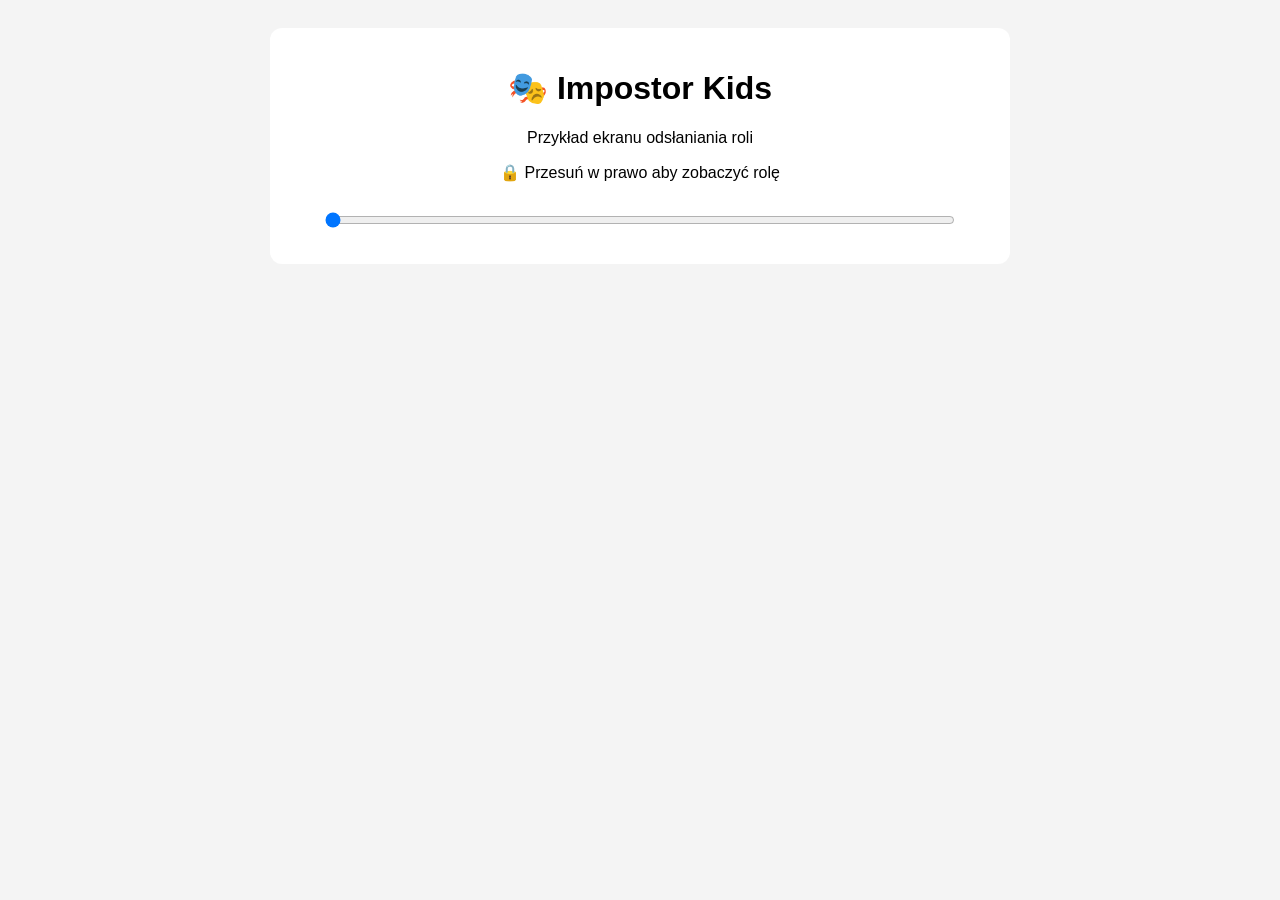
==== index.html @ 32bb6af0 "Add files via upload" ====
<!doctype html>
<html lang="pl"><head>
<meta charset="utf-8"><meta name="viewport" content="width=device-width,initial-scale=1">
<title>Impostor Kids</title>
<link rel="stylesheet" href="style.css">
</head><body>
<div class="card">
<h1>🎭 Impostor Kids</h1>
<p>Przykład ekranu odsłaniania roli</p>
<div id="sliderBox">
<p>🔒 Przesuń w prawo aby zobaczyć rolę</p>
<input type="range" id="revealSlider" min="0" max="100" value="0">
</div>
<div id="role" style="display:none">
<h2>📚 Zwierzęta</h2>
<h1>🔑 PIES</h1>
</div>
</div>
<script src="app.js"></script>
</body></html>
---- style.css ----
body{font-family:Arial;padding:20px;background:#f4f4f4;text-align:center}
.card{background:white;padding:20px;border-radius:12px;max-width:700px;margin:auto}
input[type=range]{width:90%;height:40px}
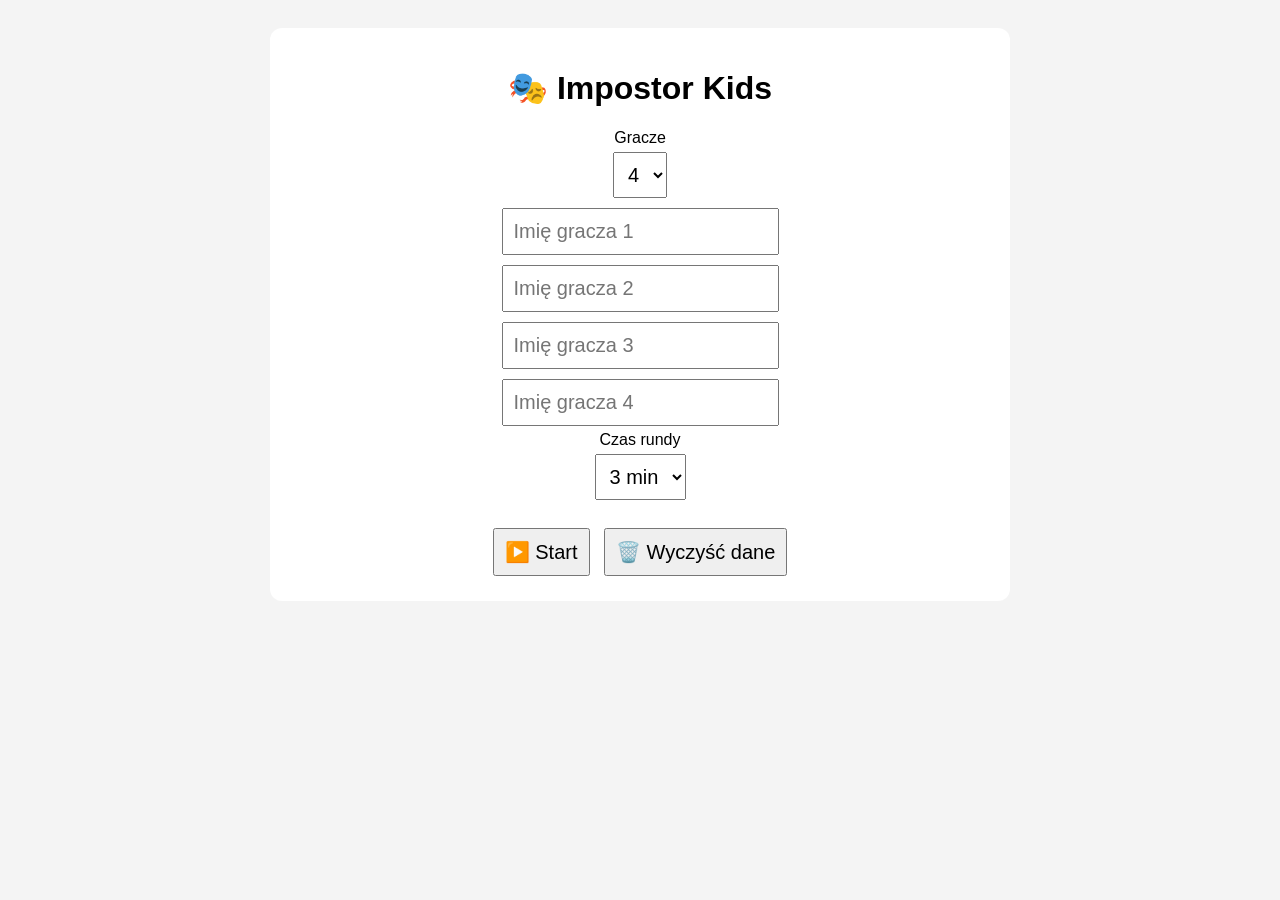
==== commit 28a2435b: "Add files via upload" ====
--- a/index.html
+++ b/index.html
@@ -1,20 +1,35 @@
 <!doctype html>
-<html lang="pl"><head>
-<meta charset="utf-8"><meta name="viewport" content="width=device-width,initial-scale=1">
-<title>Impostor Kids</title>
+<html lang="pl">
+<head>
+<meta charset="utf-8">
+<meta name="viewport" content="width=device-width,initial-scale=1">
+<title>Impostor Kids - Sprint 1.1</title>
 <link rel="stylesheet" href="style.css">
-</head><body>
+</head>
+<body>
 <div class="card">
 <h1>🎭 Impostor Kids</h1>
-<p>Przykład ekranu odsłaniania roli</p>
-<div id="sliderBox">
-<p>🔒 Przesuń w prawo aby zobaczyć rolę</p>
-<input type="range" id="revealSlider" min="0" max="100" value="0">
+
+<label>Gracze</label><br>
+<select id="playerCount"></select>
+
+<div id="players"></div>
+
+<label>Czas rundy</label><br>
+<select id="roundTime">
+<option value="120">2 min</option>
+<option value="180">3 min</option>
+<option value="300">5 min</option>
+</select>
+
+<br><br>
+
+<button id="startBtn">▶️ Start</button>
+<button id="clearBtn">🗑️ Wyczyść dane</button>
+
+<div id="message"></div>
 </div>
-<div id="role" style="display:none">
-<h2>📚 Zwierzęta</h2>
-<h1>🔑 PIES</h1>
-</div>
-</div>
+
 <script src="app.js"></script>
-</body></html>+</body>
+</html>
--- a/style.css
+++ b/style.css
@@ -1,4 +1,22 @@
-
-body{font-family:Arial;padding:20px;background:#f4f4f4;text-align:center}
-.card{background:white;padding:20px;border-radius:12px;max-width:700px;margin:auto}
-input[type=range]{width:90%;height:40px}
+body{
+font-family:Arial,sans-serif;
+background:#f4f4f4;
+text-align:center;
+padding:20px;
+}
+.card{
+max-width:700px;
+margin:auto;
+background:white;
+padding:20px;
+border-radius:12px;
+}
+input,select,button{
+font-size:20px;
+padding:10px;
+margin:5px;
+}
+*{
+user-select:none;
+-webkit-user-select:none;
+}
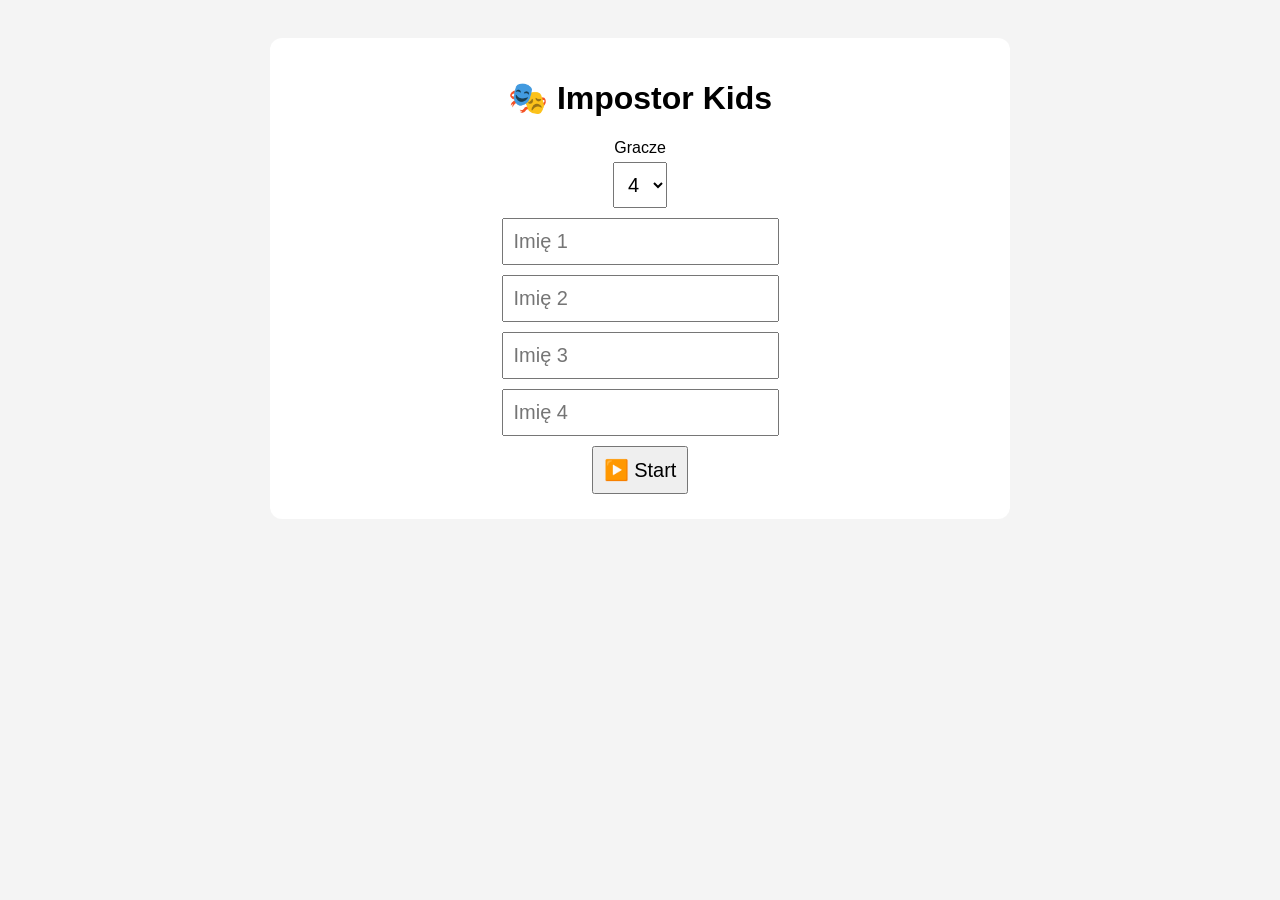
==== commit 33a452b5: "Add files via upload" ====
--- a/index.html
+++ b/index.html
@@ -1,35 +1,40 @@
-<!doctype html>
-<html lang="pl">
-<head>
-<meta charset="utf-8">
-<meta name="viewport" content="width=device-width,initial-scale=1">
-<title>Impostor Kids - Sprint 1.1</title>
-<link rel="stylesheet" href="style.css">
-</head>
-<body>
-<div class="card">
+<!doctype html><html lang="pl"><head>
+<meta charset="utf-8"><meta name="viewport" content="width=device-width,initial-scale=1">
+<title>Impostor Kids Sprint 1.2</title>
+<link rel="stylesheet" href="style.css"></head><body>
+
+<div id="setup" class="card">
 <h1>🎭 Impostor Kids</h1>
-
 <label>Gracze</label><br>
 <select id="playerCount"></select>
-
 <div id="players"></div>
-
-<label>Czas rundy</label><br>
-<select id="roundTime">
-<option value="120">2 min</option>
-<option value="180">3 min</option>
-<option value="300">5 min</option>
-</select>
-
-<br><br>
-
 <button id="startBtn">▶️ Start</button>
-<button id="clearBtn">🗑️ Wyczyść dane</button>
-
-<div id="message"></div>
 </div>
 
+<div id="passScreen" class="card hidden">
+<h2 id="passText"></h2>
+<p>🔒 Przesuń aby zobaczyć rolę</p>
+<input type="range" min="0" max="100" value="0" id="slider">
+</div>
+
+<div id="roleScreen" class="card hidden">
+<div id="roleContent"></div>
+<button id="hideBtn">🙈 Ukryj rolę</button>
+<button id="nextBtn">➡️ Następny gracz</button>
+</div>
+
+<div id="hiddenRole" class="card hidden">
+<h2>🙈 Rola ukryta</h2>
+<button id="showAgainBtn">👁️ Pokaż ponownie</button>
+<button id="nextBtn2">➡️ Następny gracz</button>
+</div>
+
+<div id="readyScreen" class="card hidden">
+<h1>🎭 Wszyscy gotowi?</h1>
+<button>▶️ Rozpocznij rundę</button>
+<button onclick="location.reload()">⚙️ Wróć do ustawień</button>
+</div>
+
+<script src="words.js"></script>
 <script src="app.js"></script>
-</body>
-</html>+</body></html>
--- a/style.css
+++ b/style.css
@@ -1,22 +1,9 @@
-body{
-font-family:Arial,sans-serif;
-background:#f4f4f4;
-text-align:center;
-padding:20px;
-}
-.card{
-max-width:700px;
-margin:auto;
-background:white;
-padding:20px;
-border-radius:12px;
-}
-input,select,button{
-font-size:20px;
-padding:10px;
-margin:5px;
-}
-*{
-user-select:none;
--webkit-user-select:none;
-}+
+body{font-family:Arial;background:#f4f4f4;text-align:center;padding:20px}
+.card{background:white;padding:20px;border-radius:12px;max-width:700px;margin:auto;margin-top:10px}
+.hidden{display:none}
+button,input,select{font-size:20px;padding:10px;margin:5px}
+input[type=range]{width:90%}
+*{user-select:none;-webkit-user-select:none}
+.impostor{background:#ffdddd;padding:10px;border-radius:10px}
+.normal{background:#ddffdd;padding:10px;border-radius:10px}
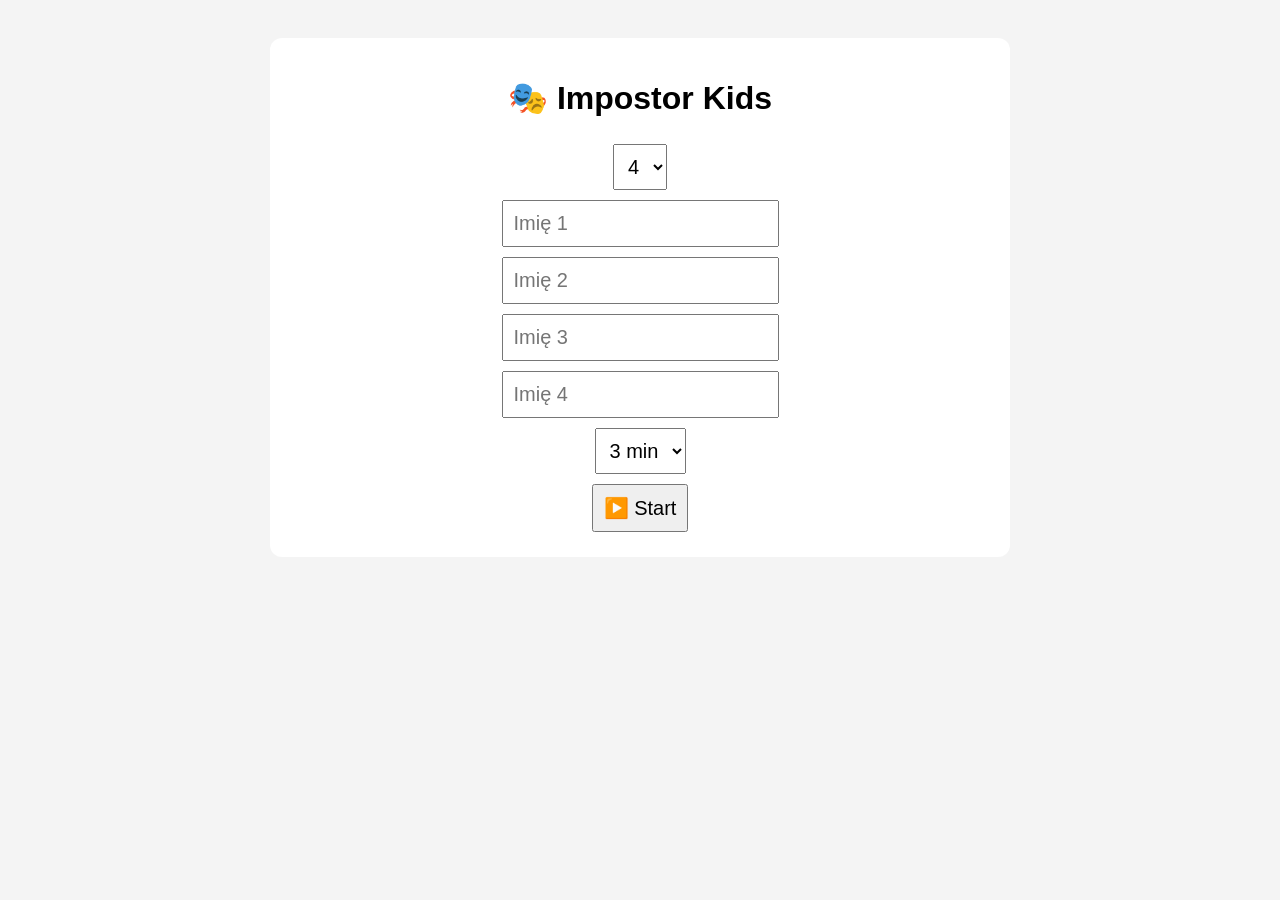
==== commit 5999355d: "Add files via upload" ====
--- a/index.html
+++ b/index.html
@@ -1,40 +1,37 @@
 <!doctype html><html lang="pl"><head>
 <meta charset="utf-8"><meta name="viewport" content="width=device-width,initial-scale=1">
-<title>Impostor Kids Sprint 1.2</title>
+<title>Impostor Kids Sprint 1.3</title>
 <link rel="stylesheet" href="style.css"></head><body>
 
 <div id="setup" class="card">
 <h1>🎭 Impostor Kids</h1>
-<label>Gracze</label><br>
 <select id="playerCount"></select>
 <div id="players"></div>
+<select id="roundTime"><option value="120">2 min</option><option value="180" selected>3 min</option><option value="300">5 min</option></select><br>
 <button id="startBtn">▶️ Start</button>
 </div>
 
-<div id="passScreen" class="card hidden">
-<h2 id="passText"></h2>
-<p>🔒 Przesuń aby zobaczyć rolę</p>
-<input type="range" min="0" max="100" value="0" id="slider">
-</div>
-
-<div id="roleScreen" class="card hidden">
-<div id="roleContent"></div>
-<button id="hideBtn">🙈 Ukryj rolę</button>
-<button id="nextBtn">➡️ Następny gracz</button>
-</div>
-
-<div id="hiddenRole" class="card hidden">
-<h2>🙈 Rola ukryta</h2>
-<button id="showAgainBtn">👁️ Pokaż ponownie</button>
-<button id="nextBtn2">➡️ Następny gracz</button>
-</div>
+<div id="passScreen" class="card hidden"><h2 id="passText"></h2><p>🔒 Przesuń aby zobaczyć rolę</p><input type="range" id="slider" min="0" max="100" value="0"></div>
+<div id="roleScreen" class="card hidden"><div id="roleContent"></div><button id="hideBtn">🙈 Ukryj rolę</button><button id="nextBtn">➡️ Następny gracz</button></div>
+<div id="hiddenRole" class="card hidden"><h2>🙈 Rola ukryta</h2><button id="showAgainBtn">👁️ Pokaż ponownie</button><button id="nextBtn2">➡️ Następny gracz</button></div>
 
 <div id="readyScreen" class="card hidden">
 <h1>🎭 Wszyscy gotowi?</h1>
-<button>▶️ Rozpocznij rundę</button>
-<button onclick="location.reload()">⚙️ Wróć do ustawień</button>
+<button id="startRoundBtn">▶️ Rozpocznij rundę</button>
 </div>
 
-<script src="words.js"></script>
-<script src="app.js"></script>
-</body></html>+<div id="roundScreen" class="card hidden">
+<h2 id="starter"></h2>
+<h3 id="category"></h3>
+<div id="timer" class="timer"></div>
+<button id="timerBtn">▶️ Start odliczanie</button>
+<button id="voteBtn">🗳️ Przejdź do głosowania</button>
+</div>
+
+<div id="voteScreen" class="card hidden"><h2>Kto jest impostorem?</h2><div id="voteList"></div></div>
+
+<div id="confirmScreen" class="card hidden"><h2 id="confirmText"></h2><button id="showResultBtn">✅ Pokaż wynik</button><button id="backBtn">↩️ Wróć</button></div>
+
+<div id="resultScreen" class="card hidden"><h2>✅ Sprint 1.3 zaliczony</h2><div id="resultText"></div></div>
+
+<script src="words.js"></script><script src="app.js"></script></body></html>
--- a/style.css
+++ b/style.css
@@ -7,3 +7,4 @@
 *{user-select:none;-webkit-user-select:none}
 .impostor{background:#ffdddd;padding:10px;border-radius:10px}
 .normal{background:#ddffdd;padding:10px;border-radius:10px}
+.timer{font-size:40px;font-weight:bold}
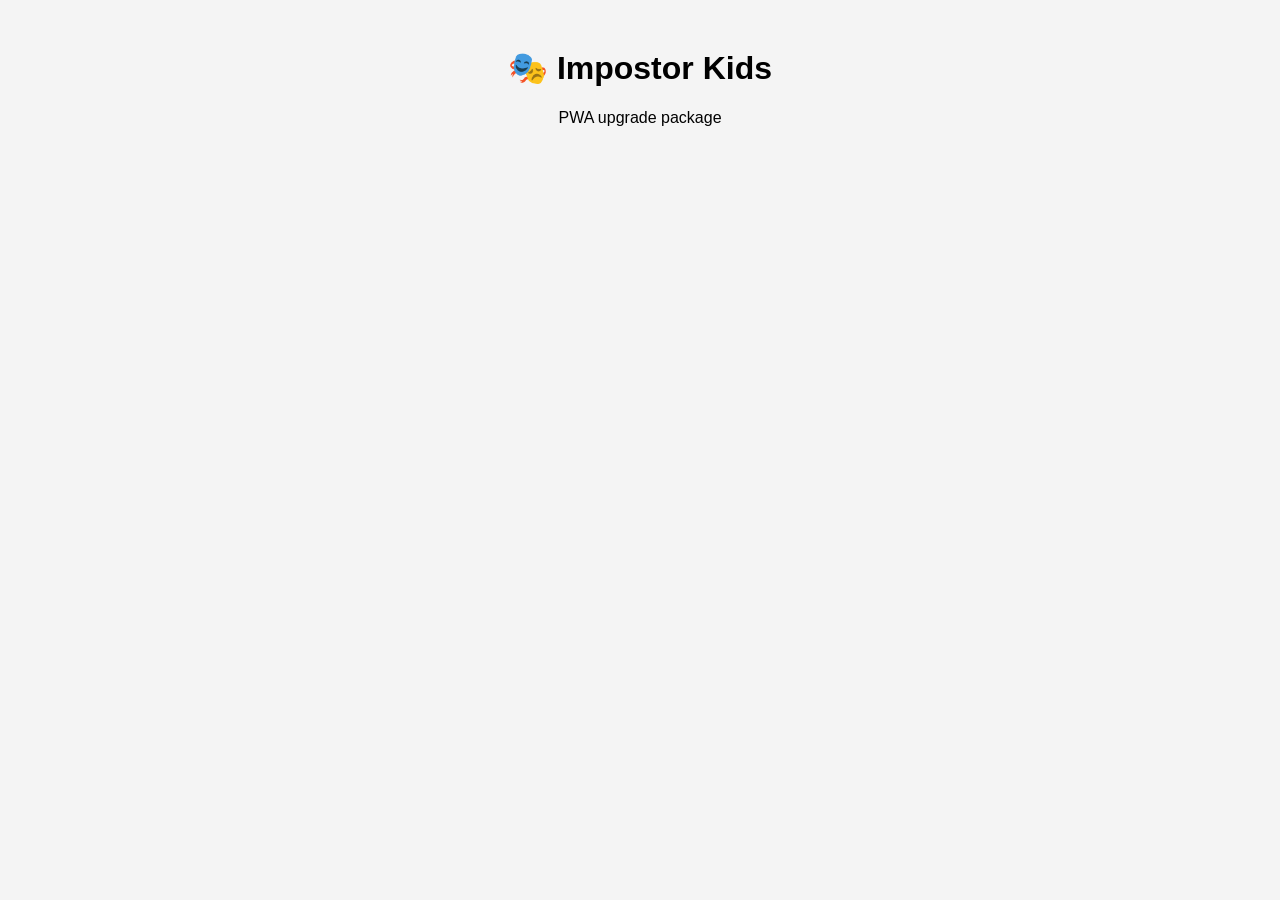
==== commit 6a10efd9: "Add files via upload" ====
--- a/index.html
+++ b/index.html
@@ -1,37 +1,18 @@
 <!doctype html><html lang="pl"><head>
-<meta charset="utf-8"><meta name="viewport" content="width=device-width,initial-scale=1">
-<title>Impostor Kids Sprint 1.3</title>
-<link rel="stylesheet" href="style.css"></head><body>
-
-<div id="setup" class="card">
+<meta charset="utf-8">
+<meta name="viewport" content="width=device-width,initial-scale=1">
+<title>Impostor Kids</title>
+<link rel="stylesheet" href="style.css">
+<link rel="manifest" href="manifest.json">
+<meta name="theme-color" content="#2196f3">
+<meta name="apple-mobile-web-app-capable" content="yes">
+<meta name="apple-mobile-web-app-status-bar-style" content="black">
+</head><body>
 <h1>🎭 Impostor Kids</h1>
-<select id="playerCount"></select>
-<div id="players"></div>
-<select id="roundTime"><option value="120">2 min</option><option value="180" selected>3 min</option><option value="300">5 min</option></select><br>
-<button id="startBtn">▶️ Start</button>
-</div>
-
-<div id="passScreen" class="card hidden"><h2 id="passText"></h2><p>🔒 Przesuń aby zobaczyć rolę</p><input type="range" id="slider" min="0" max="100" value="0"></div>
-<div id="roleScreen" class="card hidden"><div id="roleContent"></div><button id="hideBtn">🙈 Ukryj rolę</button><button id="nextBtn">➡️ Następny gracz</button></div>
-<div id="hiddenRole" class="card hidden"><h2>🙈 Rola ukryta</h2><button id="showAgainBtn">👁️ Pokaż ponownie</button><button id="nextBtn2">➡️ Następny gracz</button></div>
-
-<div id="readyScreen" class="card hidden">
-<h1>🎭 Wszyscy gotowi?</h1>
-<button id="startRoundBtn">▶️ Rozpocznij rundę</button>
-</div>
-
-<div id="roundScreen" class="card hidden">
-<h2 id="starter"></h2>
-<h3 id="category"></h3>
-<div id="timer" class="timer"></div>
-<button id="timerBtn">▶️ Start odliczanie</button>
-<button id="voteBtn">🗳️ Przejdź do głosowania</button>
-</div>
-
-<div id="voteScreen" class="card hidden"><h2>Kto jest impostorem?</h2><div id="voteList"></div></div>
-
-<div id="confirmScreen" class="card hidden"><h2 id="confirmText"></h2><button id="showResultBtn">✅ Pokaż wynik</button><button id="backBtn">↩️ Wróć</button></div>
-
-<div id="resultScreen" class="card hidden"><h2>✅ Sprint 1.3 zaliczony</h2><div id="resultText"></div></div>
-
-<script src="words.js"></script><script src="app.js"></script></body></html>+<p>PWA upgrade package</p>
+<script>
+if('serviceWorker' in navigator){
+ navigator.serviceWorker.register('./service-worker.js');
+}
+</script>
+</body></html>
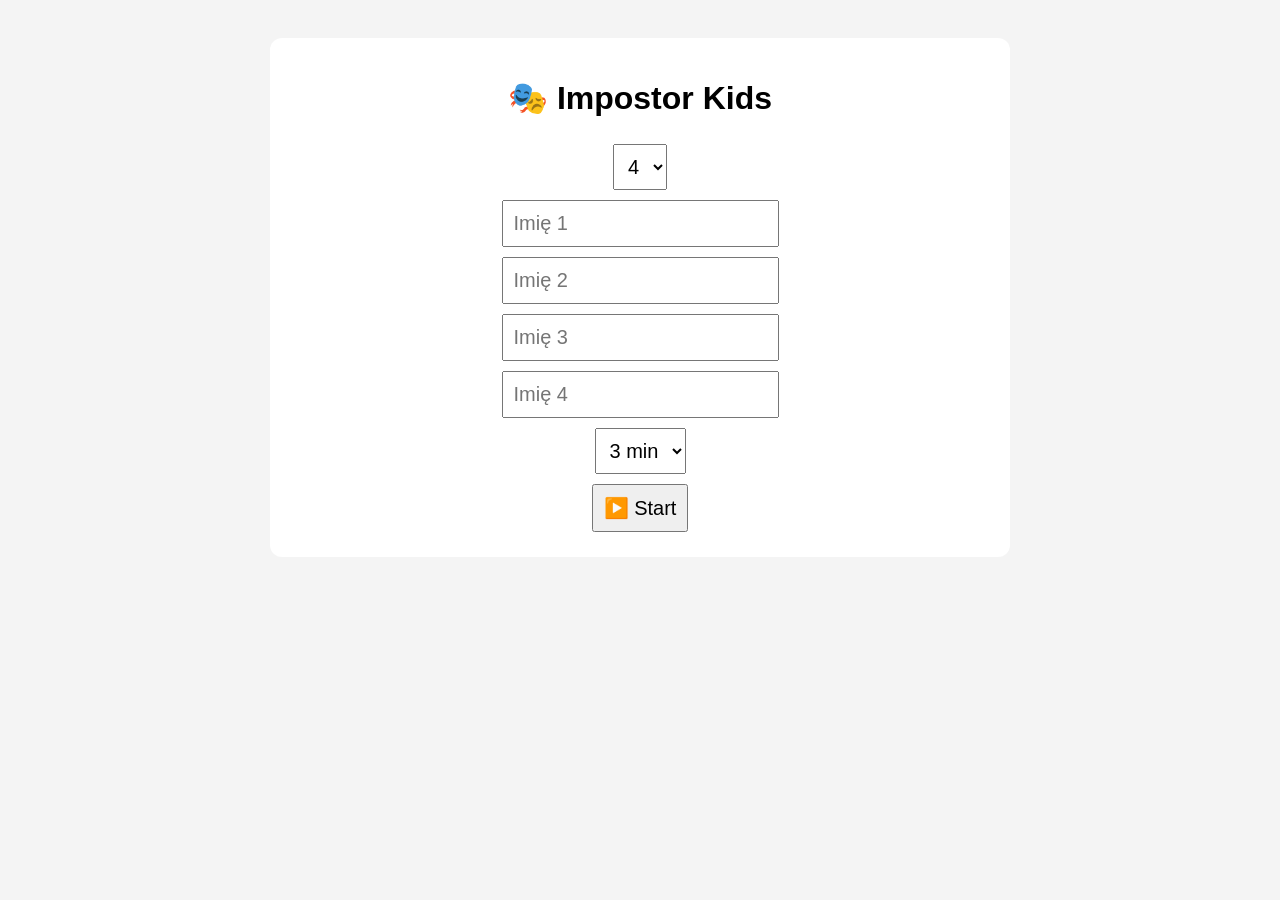
==== commit ad79e240: "Add files via upload" ====
--- a/index.html
+++ b/index.html
@@ -1,18 +1,37 @@
 <!doctype html><html lang="pl"><head>
-<meta charset="utf-8">
-<meta name="viewport" content="width=device-width,initial-scale=1">
-<title>Impostor Kids</title>
-<link rel="stylesheet" href="style.css">
-<link rel="manifest" href="manifest.json">
-<meta name="theme-color" content="#2196f3">
-<meta name="apple-mobile-web-app-capable" content="yes">
-<meta name="apple-mobile-web-app-status-bar-style" content="black">
-</head><body>
+<meta charset="utf-8"><meta name="viewport" content="width=device-width,initial-scale=1">
+<title>Impostor Kids Sprint 1.3</title>
+<link rel="stylesheet" href="style.css"></head><body>
+
+<div id="setup" class="card">
 <h1>🎭 Impostor Kids</h1>
-<p>PWA upgrade package</p>
-<script>
-if('serviceWorker' in navigator){
- navigator.serviceWorker.register('./service-worker.js');
-}
-</script>
-</body></html>+<select id="playerCount"></select>
+<div id="players"></div>
+<select id="roundTime"><option value="120">2 min</option><option value="180" selected>3 min</option><option value="300">5 min</option></select><br>
+<button id="startBtn">▶️ Start</button>
+</div>
+
+<div id="passScreen" class="card hidden"><h2 id="passText"></h2><p>🔒 Przesuń aby zobaczyć rolę</p><input type="range" id="slider" min="0" max="100" value="0"></div>
+<div id="roleScreen" class="card hidden"><div id="roleContent"></div><button id="hideBtn">🙈 Ukryj rolę</button><button id="nextBtn">➡️ Następny gracz</button></div>
+<div id="hiddenRole" class="card hidden"><h2>🙈 Rola ukryta</h2><button id="showAgainBtn">👁️ Pokaż ponownie</button><button id="nextBtn2">➡️ Następny gracz</button></div>
+
+<div id="readyScreen" class="card hidden">
+<h1>🎭 Wszyscy gotowi?</h1>
+<button id="startRoundBtn">▶️ Rozpocznij rundę</button>
+</div>
+
+<div id="roundScreen" class="card hidden">
+<h2 id="starter"></h2>
+<h3 id="category"></h3>
+<div id="timer" class="timer"></div>
+<button id="timerBtn">▶️ Start odliczanie</button>
+<button id="voteBtn">🗳️ Przejdź do głosowania</button>
+</div>
+
+<div id="voteScreen" class="card hidden"><h2>Kto jest impostorem?</h2><div id="voteList"></div></div>
+
+<div id="confirmScreen" class="card hidden"><h2 id="confirmText"></h2><button id="showResultBtn">✅ Pokaż wynik</button><button id="backBtn">↩️ Wróć</button></div>
+
+<div id="resultScreen" class="card hidden"><h2>✅ Sprint 1.3 zaliczony</h2><div id="resultText"></div></div>
+
+<script src="words.js"></script><script src="app.js"></script></body></html>
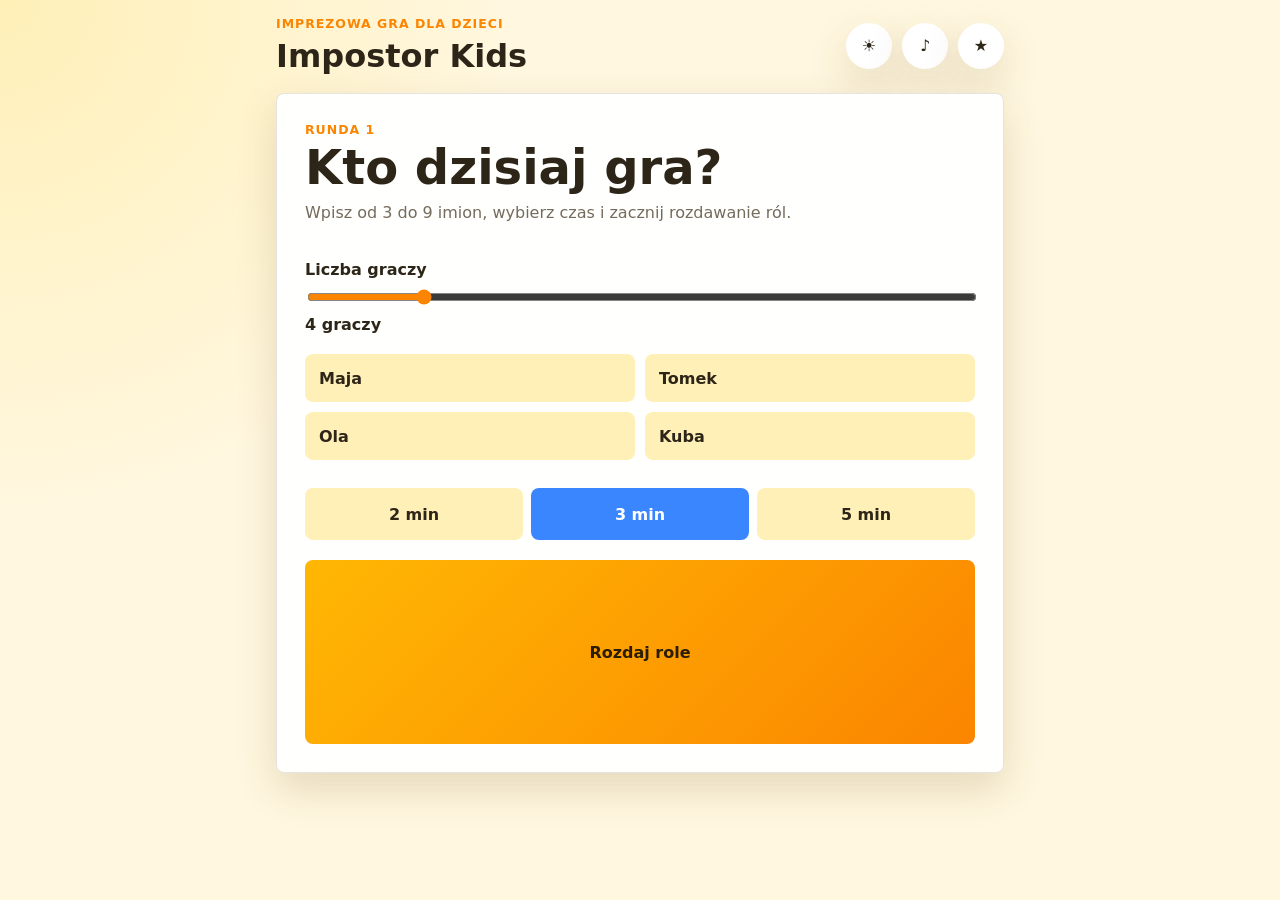
==== commit 4617b105: "Add files via upload" ====
--- a/index.html
+++ b/index.html
@@ -1,37 +1,141 @@
-<!doctype html><html lang="pl"><head>
-<meta charset="utf-8"><meta name="viewport" content="width=device-width,initial-scale=1">
-<title>Impostor Kids Sprint 1.3</title>
-<link rel="stylesheet" href="style.css"></head><body>
+<!doctype html>
+<html lang="pl">
+  <head>
+    <meta charset="utf-8">
+    <meta name="viewport" content="width=device-width, initial-scale=1, viewport-fit=cover">
+    <meta name="theme-color" content="#ffda6b">
+    <meta name="apple-mobile-web-app-capable" content="yes">
+    <meta name="apple-mobile-web-app-status-bar-style" content="default">
+    <meta name="apple-mobile-web-app-title" content="Impostor Kids">
+    <title>Impostor Kids 4.0</title>
+    <link rel="manifest" href="manifest.json">
+    <link rel="apple-touch-icon" href="icons/icon-192.png">
+    <link rel="icon" href="icons/icon-192.png">
+    <link rel="stylesheet" href="styles.css">
+  </head>
+  <body>
+    <div class="app-shell">
+      <header class="topbar">
+        <div>
+          <p class="eyebrow">Imprezowa gra dla dzieci</p>
+          <h1>Impostor Kids</h1>
+        </div>
+        <div class="toolbar" aria-label="Ustawienia">
+          <button class="icon-button" id="themeToggle" type="button" aria-label="Przełącz tryb jasny lub ciemny">☀</button>
+          <button class="icon-button" id="soundToggle" type="button" aria-label="Włącz lub wyłącz dźwięki">♪</button>
+          <button class="icon-button" id="statsOpen" type="button" aria-label="Pokaż statystyki">★</button>
+        </div>
+      </header>
 
-<div id="setup" class="card">
-<h1>🎭 Impostor Kids</h1>
-<select id="playerCount"></select>
-<div id="players"></div>
-<select id="roundTime"><option value="120">2 min</option><option value="180" selected>3 min</option><option value="300">5 min</option></select><br>
-<button id="startBtn">▶️ Start</button>
-</div>
+      <main>
+        <section class="screen active" id="setupScreen" aria-labelledby="setupTitle">
+          <div class="panel hero-panel">
+            <p class="round-pill" id="roundCounter">Runda 1</p>
+            <h2 id="setupTitle">Kto dzisiaj gra?</h2>
+            <p class="muted">Wpisz od 3 do 9 imion, wybierz czas i zacznij rozdawanie ról.</p>
 
-<div id="passScreen" class="card hidden"><h2 id="passText"></h2><p>🔒 Przesuń aby zobaczyć rolę</p><input type="range" id="slider" min="0" max="100" value="0"></div>
-<div id="roleScreen" class="card hidden"><div id="roleContent"></div><button id="hideBtn">🙈 Ukryj rolę</button><button id="nextBtn">➡️ Następny gracz</button></div>
-<div id="hiddenRole" class="card hidden"><h2>🙈 Rola ukryta</h2><button id="showAgainBtn">👁️ Pokaż ponownie</button><button id="nextBtn2">➡️ Następny gracz</button></div>
+            <label class="field">
+              <span>Liczba graczy</span>
+              <input id="playerCount" type="range" min="3" max="9" value="4">
+              <strong id="playerCountLabel">4 graczy</strong>
+            </label>
 
-<div id="readyScreen" class="card hidden">
-<h1>🎭 Wszyscy gotowi?</h1>
-<button id="startRoundBtn">▶️ Rozpocznij rundę</button>
-</div>
+            <div class="players-grid" id="playersGrid"></div>
 
-<div id="roundScreen" class="card hidden">
-<h2 id="starter"></h2>
-<h3 id="category"></h3>
-<div id="timer" class="timer"></div>
-<button id="timerBtn">▶️ Start odliczanie</button>
-<button id="voteBtn">🗳️ Przejdź do głosowania</button>
-</div>
+            <div class="segmented" role="group" aria-label="Czas rundy">
+              <button type="button" data-minutes="2">2 min</button>
+              <button type="button" data-minutes="3" class="selected">3 min</button>
+              <button type="button" data-minutes="5">5 min</button>
+            </div>
 
-<div id="voteScreen" class="card hidden"><h2>Kto jest impostorem?</h2><div id="voteList"></div></div>
+            <button class="primary-action" id="startDeal" type="button">Rozdaj role</button>
+          </div>
+        </section>
 
-<div id="confirmScreen" class="card hidden"><h2 id="confirmText"></h2><button id="showResultBtn">✅ Pokaż wynik</button><button id="backBtn">↩️ Wróć</button></div>
+        <section class="screen" id="dealScreen" aria-labelledby="dealTitle">
+          <div class="panel focus-panel">
+            <p class="round-pill" id="passOrder">Gracz 1 z 4</p>
+            <h2 id="dealTitle">Przekaż telefon</h2>
+            <p class="player-name" id="currentPlayerName"></p>
+            <p class="muted">Przesuń suwak do końca, żeby zobaczyć swoją tajną rolę.</p>
 
-<div id="resultScreen" class="card hidden"><h2>✅ Sprint 1.3 zaliczony</h2><div id="resultText"></div></div>
+            <label class="reveal-control">
+              <span>Odsłoń rolę</span>
+              <input id="revealSlider" type="range" min="0" max="100" value="0">
+            </label>
 
-<script src="words.js"></script><script src="app.js"></script></body></html>+            <div class="role-card hidden-role" id="roleCard" aria-live="polite">
+              <span id="roleLabel">Tajna rola</span>
+              <strong id="roleValue">Ukryta</strong>
+              <small id="roleHint"></small>
+            </div>
+
+            <div class="button-row">
+              <button class="secondary-action" id="hideRole" type="button">Ukryj rolę</button>
+              <button class="primary-action" id="nextPlayer" type="button">Dalej</button>
+            </div>
+          </div>
+        </section>
+
+        <section class="screen" id="roundScreen" aria-labelledby="roundTitle">
+          <div class="panel focus-panel">
+            <p class="round-pill" id="categoryLabel">Kategoria</p>
+            <h2 id="roundTitle">Runda trwa</h2>
+            <p class="muted">Zaczyna:</p>
+            <p class="player-name" id="starterName"></p>
+            <div class="timer" id="timerDisplay">03:00</div>
+            <div class="button-row">
+              <button class="secondary-action" id="pauseTimer" type="button">Pauza</button>
+              <button class="primary-action" id="finishRound" type="button">Głosowanie</button>
+            </div>
+          </div>
+        </section>
+
+        <section class="screen" id="voteScreen" aria-labelledby="voteTitle">
+          <div class="panel">
+            <p class="round-pill">Głosowanie</p>
+            <h2 id="voteTitle">Kto był impostorem?</h2>
+            <div class="vote-list" id="voteList"></div>
+          </div>
+        </section>
+
+        <section class="screen" id="resultScreen" aria-labelledby="resultTitle">
+          <div class="panel">
+            <p class="round-pill" id="resultBadge">Wynik</p>
+            <h2 id="resultTitle">Koniec rundy</h2>
+            <p class="big-result" id="resultText"></p>
+            <div class="answer-box">
+              <span>Kategoria</span>
+              <strong id="finalCategory"></strong>
+              <span>Hasło</span>
+              <strong id="finalWord"></strong>
+              <span>Impostor</span>
+              <strong id="finalImpostor"></strong>
+            </div>
+            <h3>Ranking</h3>
+            <ol class="ranking" id="rankingList"></ol>
+            <div class="button-row">
+              <button class="secondary-action" id="backToSetup" type="button">Ustawienia</button>
+              <button class="primary-action" id="nextRound" type="button">Następna runda</button>
+            </div>
+          </div>
+        </section>
+
+        <section class="screen" id="statsScreen" aria-labelledby="statsTitle">
+          <div class="panel">
+            <p class="round-pill">Statystyki</p>
+            <h2 id="statsTitle">Historia graczy</h2>
+            <div class="stats-list" id="statsList"></div>
+            <div class="button-row">
+              <button class="secondary-action" id="resetStats" type="button">Wyczyść statystyki</button>
+              <button class="primary-action" id="closeStats" type="button">Wróć</button>
+            </div>
+          </div>
+        </section>
+      </main>
+    </div>
+
+    <script src="data.js"></script>
+    <script src="app.js"></script>
+  </body>
+</html>
--- a/styles.css
+++ b/styles.css
@@ -0,0 +1,421 @@
+:root {
+  color-scheme: light;
+  --bg: #fff7df;
+  --surface: #ffffff;
+  --surface-strong: #fff0b8;
+  --text: #2d2618;
+  --muted: #756b5d;
+  --primary: #ffb703;
+  --primary-strong: #fb8500;
+  --accent: #3a86ff;
+  --success: #2a9d8f;
+  --danger: #e76f51;
+  --shadow: 0 16px 40px rgba(92, 61, 0, 0.16);
+  --radius: 8px;
+}
+
+body.dark {
+  color-scheme: dark;
+  --bg: #12151f;
+  --surface: #1c2230;
+  --surface-strong: #293244;
+  --text: #fff8e8;
+  --muted: #c8c0b4;
+  --primary: #ffd166;
+  --primary-strong: #f4a261;
+  --accent: #7cc7ff;
+  --success: #4ecdc4;
+  --danger: #ff8a70;
+  --shadow: 0 16px 40px rgba(0, 0, 0, 0.34);
+}
+
+* {
+  box-sizing: border-box;
+}
+
+html {
+  min-height: 100%;
+}
+
+body {
+  min-height: 100%;
+  margin: 0;
+  background: radial-gradient(circle at top left, var(--surface-strong), transparent 32rem), var(--bg);
+  color: var(--text);
+  font-family: system-ui, -apple-system, BlinkMacSystemFont, "Segoe UI", sans-serif;
+  transition: background 180ms ease, color 180ms ease;
+}
+
+button,
+input {
+  font: inherit;
+}
+
+button {
+  cursor: pointer;
+}
+
+.app-shell {
+  width: min(760px, 100%);
+  min-height: 100vh;
+  min-height: 100dvh;
+  margin: 0 auto;
+  padding: calc(16px + env(safe-area-inset-top)) 16px calc(18px + env(safe-area-inset-bottom));
+}
+
+.topbar {
+  display: flex;
+  align-items: center;
+  justify-content: space-between;
+  gap: 12px;
+  margin-bottom: 18px;
+}
+
+.eyebrow,
+.round-pill {
+  margin: 0 0 6px;
+  color: var(--primary-strong);
+  font-size: 0.78rem;
+  font-weight: 800;
+  letter-spacing: 0.08em;
+  text-transform: uppercase;
+}
+
+h1,
+h2,
+h3,
+p {
+  margin-top: 0;
+}
+
+h1 {
+  margin-bottom: 0;
+  font-size: clamp(1.35rem, 6vw, 2rem);
+}
+
+h2 {
+  margin-bottom: 10px;
+  font-size: clamp(1.7rem, 8vw, 3rem);
+  line-height: 1;
+}
+
+h3 {
+  margin: 22px 0 12px;
+  font-size: 1.25rem;
+}
+
+.toolbar,
+.button-row {
+  display: flex;
+  gap: 10px;
+}
+
+.icon-button {
+  width: 46px;
+  height: 46px;
+  border: 0;
+  border-radius: 50%;
+  background: var(--surface);
+  color: var(--text);
+  box-shadow: var(--shadow);
+  font-weight: 900;
+}
+
+.screen {
+  display: none;
+  animation: rise 220ms ease both;
+}
+
+.screen.active {
+  display: block;
+}
+
+.panel {
+  background: color-mix(in srgb, var(--surface) 94%, transparent);
+  border: 1px solid color-mix(in srgb, var(--muted) 18%, transparent);
+  border-radius: var(--radius);
+  box-shadow: var(--shadow);
+  padding: clamp(18px, 5vw, 28px);
+}
+
+.hero-panel,
+.focus-panel {
+  min-height: min(680px, calc(100vh - 112px));
+  display: flex;
+  flex-direction: column;
+  justify-content: center;
+}
+
+.muted {
+  color: var(--muted);
+  line-height: 1.45;
+}
+
+.field {
+  display: grid;
+  gap: 8px;
+  margin: 20px 0;
+  font-weight: 800;
+}
+
+input[type="range"] {
+  width: 100%;
+  accent-color: var(--primary-strong);
+}
+
+.players-grid {
+  display: grid;
+  grid-template-columns: repeat(2, minmax(0, 1fr));
+  gap: 10px;
+  margin-bottom: 18px;
+}
+
+.players-grid input {
+  width: 100%;
+  min-height: 48px;
+  border: 2px solid transparent;
+  border-radius: var(--radius);
+  background: var(--surface-strong);
+  color: var(--text);
+  padding: 0 12px;
+  font-weight: 800;
+}
+
+.segmented {
+  display: grid;
+  grid-template-columns: repeat(3, 1fr);
+  gap: 8px;
+  margin: 10px 0 20px;
+}
+
+.segmented button,
+.secondary-action,
+.primary-action {
+  min-height: 52px;
+  border: 0;
+  border-radius: var(--radius);
+  font-weight: 900;
+}
+
+.segmented button {
+  background: var(--surface-strong);
+  color: var(--text);
+}
+
+.segmented .selected {
+  background: var(--accent);
+  color: white;
+}
+
+.primary-action {
+  flex: 1;
+  background: linear-gradient(135deg, var(--primary), var(--primary-strong));
+  color: #2b1d00;
+  padding: 0 18px;
+}
+
+.secondary-action {
+  flex: 1;
+  background: var(--surface-strong);
+  color: var(--text);
+  padding: 0 18px;
+}
+
+.player-name {
+  margin: 8px 0 20px;
+  font-size: clamp(2rem, 12vw, 4.2rem);
+  font-weight: 950;
+  line-height: 0.96;
+}
+
+.reveal-control {
+  display: grid;
+  gap: 12px;
+  margin: 12px 0 18px;
+  font-weight: 900;
+}
+
+.role-card {
+  min-height: 210px;
+  display: grid;
+  align-content: center;
+  gap: 10px;
+  margin: 14px 0 18px;
+  border-radius: var(--radius);
+  padding: 22px;
+  background: linear-gradient(135deg, var(--accent), var(--success));
+  color: white;
+  text-align: center;
+}
+
+.role-card.impostor {
+  background: linear-gradient(135deg, #ff595e, var(--danger));
+}
+
+.role-card span {
+  font-weight: 900;
+  text-transform: uppercase;
+  letter-spacing: 0.08em;
+}
+
+.role-card strong {
+  font-size: clamp(2.6rem, 13vw, 5rem);
+  line-height: 0.9;
+}
+
+.role-card small {
+  font-size: 1rem;
+  font-weight: 800;
+}
+
+.hidden-role {
+  background: repeating-linear-gradient(45deg, var(--surface-strong), var(--surface-strong) 14px, var(--surface) 14px, var(--surface) 28px);
+  color: var(--muted);
+}
+
+.timer {
+  margin: 12px 0 20px;
+  font-size: clamp(4rem, 22vw, 8rem);
+  font-weight: 950;
+  line-height: 1;
+  text-align: center;
+}
+
+.timer.warning {
+  color: var(--danger);
+  animation: pulse 800ms ease infinite;
+}
+
+.vote-list,
+.stats-list {
+  display: grid;
+  gap: 10px;
+}
+
+.vote-list button,
+.stat-card,
+.ranking li {
+  border: 0;
+  border-radius: var(--radius);
+  background: var(--surface-strong);
+  color: var(--text);
+  padding: 14px;
+}
+
+.vote-list button {
+  min-height: 58px;
+  text-align: left;
+  font-weight: 950;
+  font-size: 1.15rem;
+}
+
+.big-result {
+  color: var(--primary-strong);
+  font-size: clamp(1.8rem, 8vw, 3.2rem);
+  font-weight: 950;
+  line-height: 1.05;
+}
+
+.answer-box {
+  display: grid;
+  grid-template-columns: 1fr 1.4fr;
+  gap: 8px 14px;
+  border-radius: var(--radius);
+  background: var(--surface-strong);
+  padding: 14px;
+}
+
+.answer-box span {
+  color: var(--muted);
+  font-weight: 800;
+}
+
+.ranking {
+  display: grid;
+  gap: 10px;
+  padding: 0;
+  list-style: none;
+}
+
+.ranking li,
+.stat-card {
+  display: grid;
+  grid-template-columns: auto 1fr auto;
+  align-items: center;
+  gap: 12px;
+}
+
+.medal {
+  font-size: 1.6rem;
+}
+
+.score {
+  font-size: 1.4rem;
+  font-weight: 950;
+}
+
+.stat-card {
+  grid-template-columns: 1fr;
+}
+
+.stat-card strong {
+  font-size: 1.2rem;
+}
+
+.stat-grid {
+  display: grid;
+  grid-template-columns: repeat(4, 1fr);
+  gap: 8px;
+}
+
+.stat-grid span {
+  display: grid;
+  gap: 2px;
+  border-radius: var(--radius);
+  background: color-mix(in srgb, var(--surface) 54%, transparent);
+  padding: 8px;
+  color: var(--muted);
+  font-size: 0.78rem;
+  font-weight: 800;
+}
+
+.stat-grid b {
+  color: var(--text);
+  font-size: 1.2rem;
+}
+
+@keyframes rise {
+  from {
+    opacity: 0;
+    transform: translateY(10px);
+  }
+  to {
+    opacity: 1;
+    transform: translateY(0);
+  }
+}
+
+@keyframes pulse {
+  50% {
+    transform: scale(1.03);
+  }
+}
+
+@media (max-width: 540px) {
+  .app-shell {
+    padding-inline: 12px;
+  }
+
+  .topbar {
+    align-items: flex-start;
+  }
+
+  .players-grid,
+  .stat-grid {
+    grid-template-columns: 1fr;
+  }
+
+  .button-row {
+    flex-direction: column;
+  }
+}
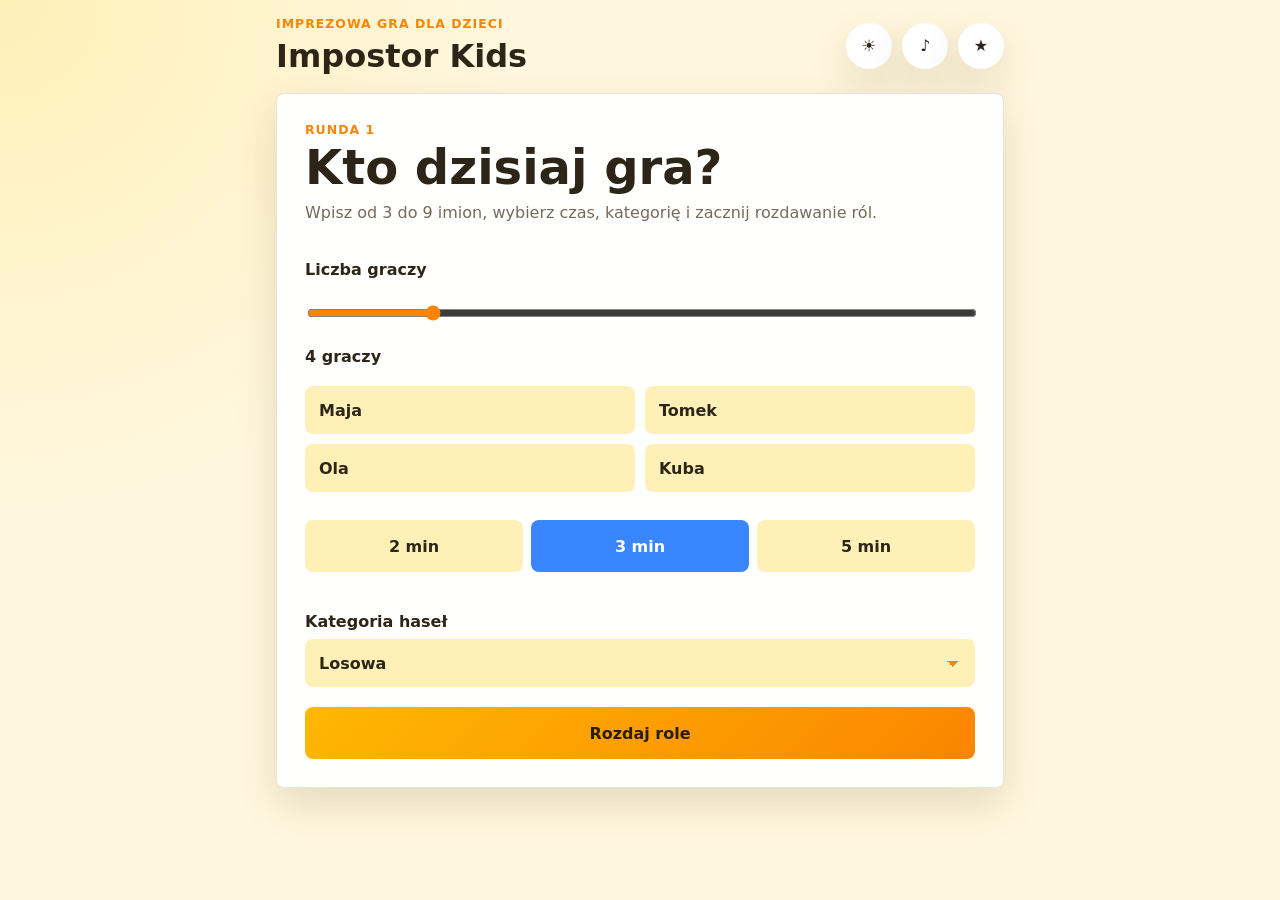
==== commit ac33d269: "Add files via upload" ====
--- a/index.html
+++ b/index.html
@@ -32,7 +32,7 @@
           <div class="panel hero-panel">
             <p class="round-pill" id="roundCounter">Runda 1</p>
             <h2 id="setupTitle">Kto dzisiaj gra?</h2>
-            <p class="muted">Wpisz od 3 do 9 imion, wybierz czas i zacznij rozdawanie ról.</p>
+            <p class="muted">Wpisz od 3 do 9 imion, wybierz czas, kategorię i zacznij rozdawanie ról.</p>
 
             <label class="field">
               <span>Liczba graczy</span>
@@ -47,6 +47,11 @@
               <button type="button" data-minutes="3" class="selected">3 min</button>
               <button type="button" data-minutes="5">5 min</button>
             </div>
+
+            <label class="field">
+              <span>Kategoria haseł</span>
+              <select id="categorySelect" aria-label="Wybierz kategorię haseł"></select>
+            </label>
 
             <button class="primary-action" id="startDeal" type="button">Rozdaj role</button>
           </div>
@@ -99,6 +104,23 @@
           </div>
         </section>
 
+        <section class="screen" id="guessScreen" aria-labelledby="guessTitle">
+          <div class="panel focus-panel">
+            <p class="round-pill">Ostatnia szansa</p>
+            <h2 id="guessTitle">Impostor zgaduje hasło</h2>
+            <p class="muted"><strong id="guessImpostorName"></strong> został złapany, ale może jeszcze uratować rundę.</p>
+            <p class="category-callout" id="guessCategory"></p>
+            <label class="field">
+              <span>Jakie było hasło?</span>
+              <input id="impostorGuess" type="text" autocomplete="off" placeholder="Wpisz odpowiedź">
+            </label>
+            <div class="button-row">
+              <button class="secondary-action" id="skipGuess" type="button">Nie wiem</button>
+              <button class="primary-action" id="submitGuess" type="button">Sprawdź</button>
+            </div>
+          </div>
+        </section>
+
         <section class="screen" id="resultScreen" aria-labelledby="resultTitle">
           <div class="panel">
             <p class="round-pill" id="resultBadge">Wynik</p>
--- a/styles.css
+++ b/styles.css
@@ -47,7 +47,8 @@
 }
 
 button,
-input {
+input,
+select {
   font: inherit;
 }
 
@@ -170,7 +171,9 @@
   margin-bottom: 18px;
 }
 
-.players-grid input {
+.players-grid input,
+.field input,
+.field select {
   width: 100%;
   min-height: 48px;
   border: 2px solid transparent;
@@ -179,6 +182,15 @@
   color: var(--text);
   padding: 0 12px;
   font-weight: 800;
+}
+
+.field select {
+  appearance: none;
+  background-image: linear-gradient(45deg, transparent 50%, var(--primary-strong) 50%), linear-gradient(135deg, var(--primary-strong) 50%, transparent 50%);
+  background-position: calc(100% - 20px) 20px, calc(100% - 14px) 20px;
+  background-size: 6px 6px, 6px 6px;
+  background-repeat: no-repeat;
+  padding-right: 40px;
 }
 
 .segmented {
@@ -286,6 +298,16 @@
   animation: pulse 800ms ease infinite;
 }
 
+.category-callout {
+  width: fit-content;
+  margin: 4px 0 18px;
+  border-radius: 999px;
+  background: var(--surface-strong);
+  color: var(--primary-strong);
+  padding: 10px 14px;
+  font-weight: 950;
+}
+
 .vote-list,
 .stats-list {
   display: grid;
